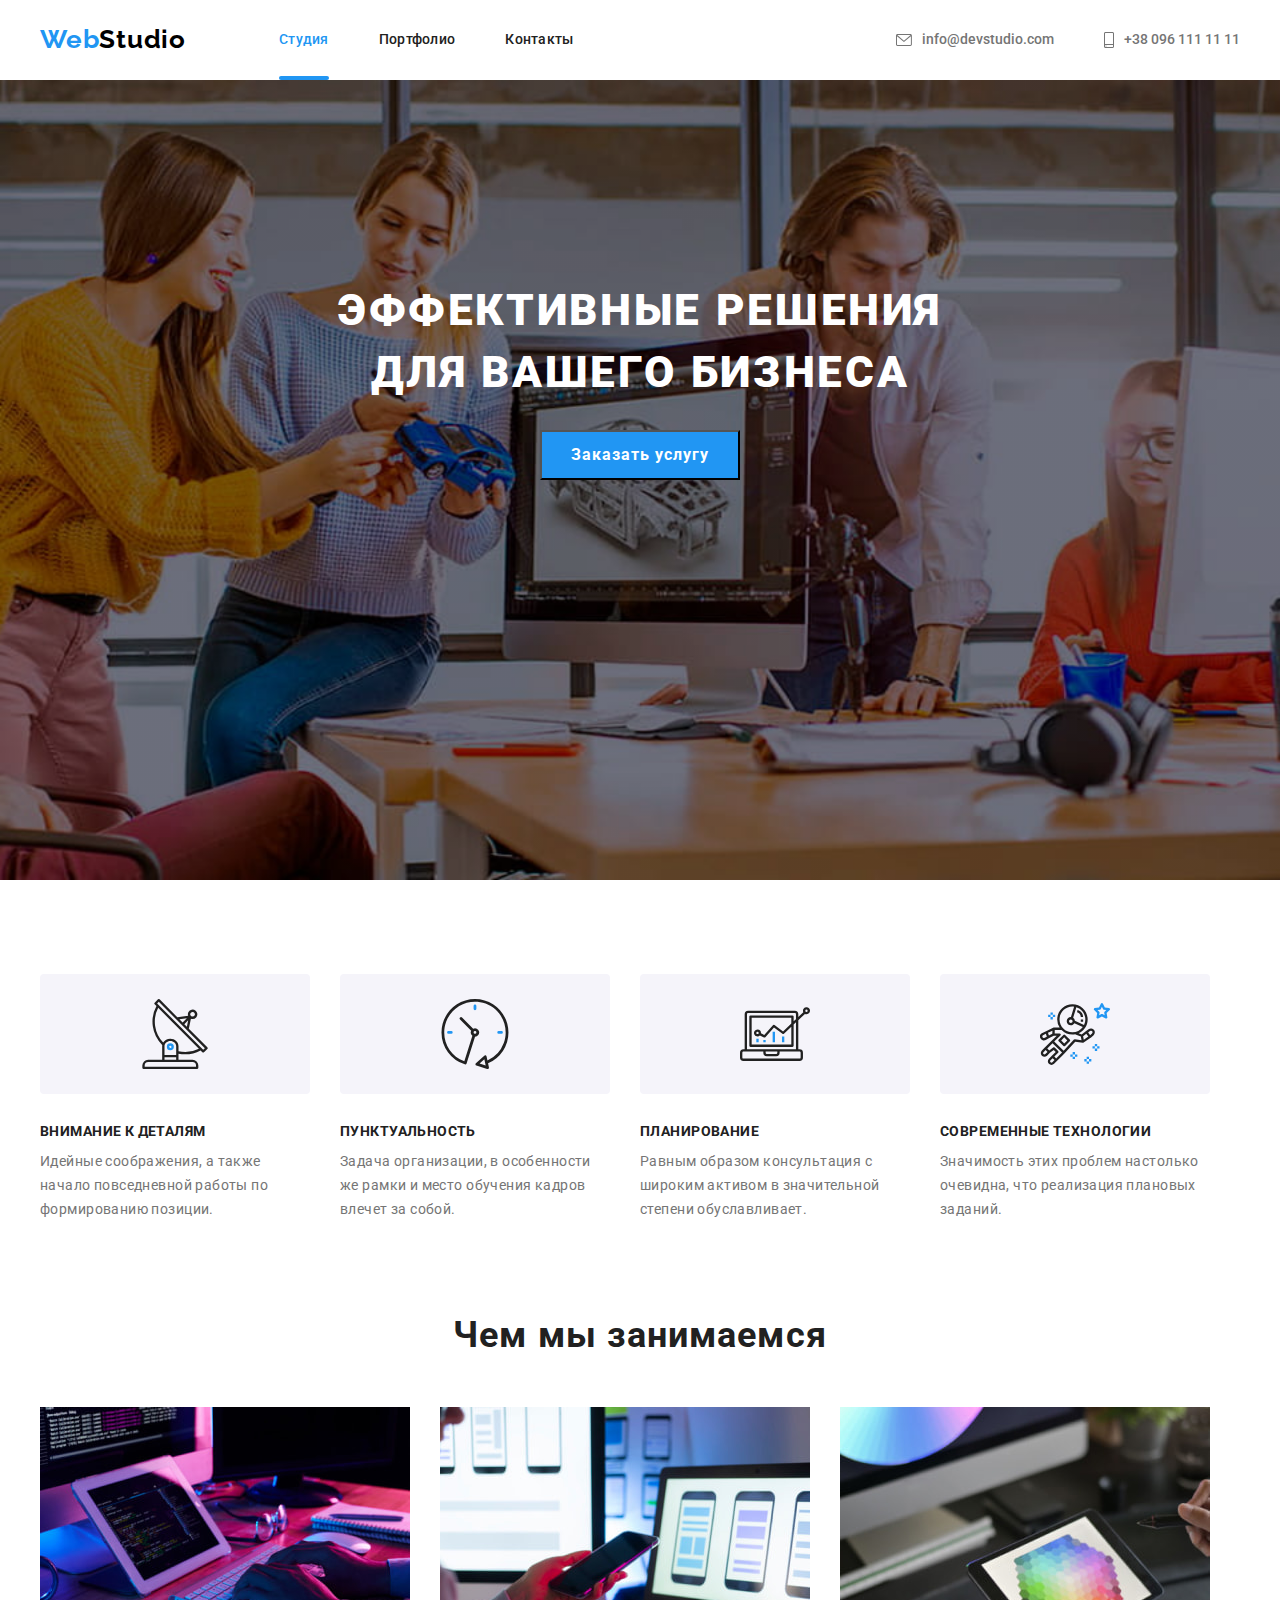
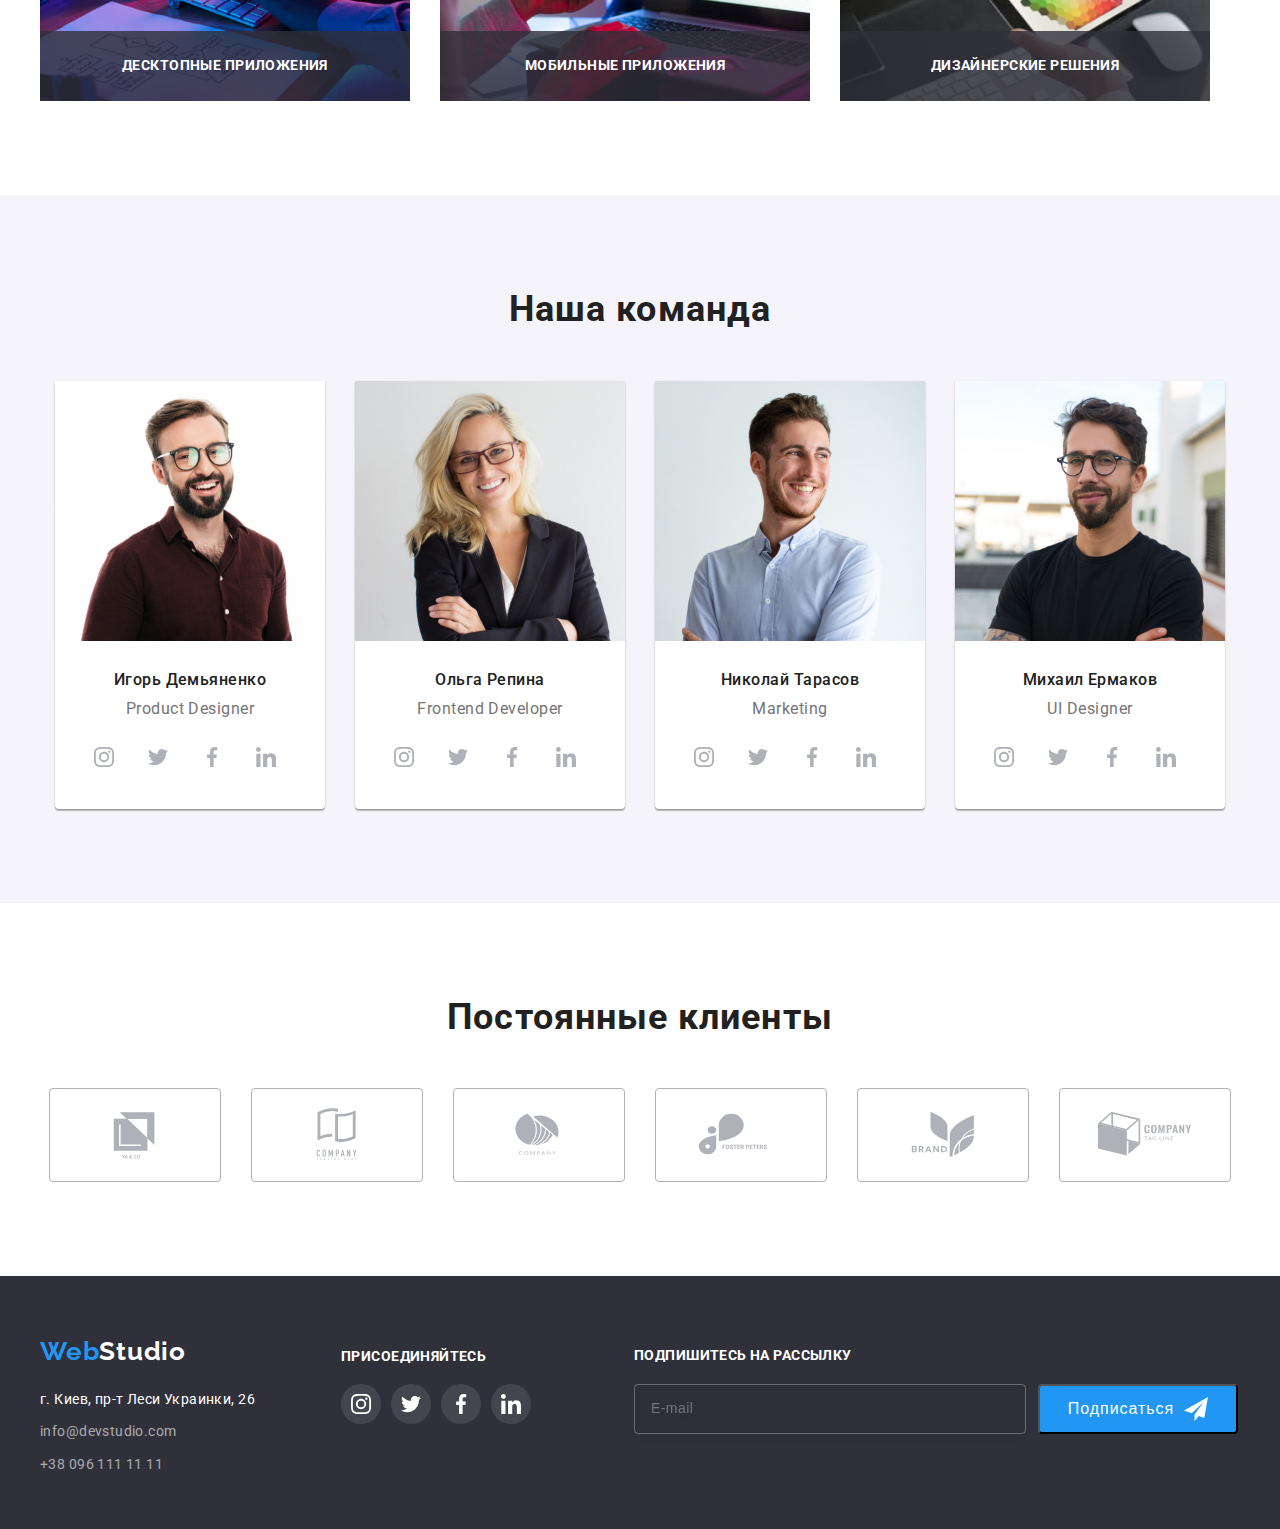
==== index.html @ 17fd2398 "Оформляет форму футера" ====
<!DOCTYPE html>
<html lang="ru">
<head>
    <meta charset="UTF-8">
    <meta http-equiv="X-UA-Compatible" content="IE=edge">
    <meta name="viewport" content="width=device-width, initial-scale=1.0">
    <title>Студия</title>

    <link rel="stylesheet" href="https://cdnjs.cloudflare.com/ajax/libs/modern-normalize/1.1.0/modern-normalize.min.css" integrity="sha512-wpPYUAdjBVSE4KJnH1VR1HeZfpl1ub8YT/NKx4PuQ5NmX2tKuGu6U/JRp5y+Y8XG2tV+wKQpNHVUX03MfMFn9Q==" crossorigin="anonymous" referrerpolicy="no-referrer" />

    <link rel="preconnect" href="https://fonts.googleapis.com">
    <link rel="preconnect" href="https://fonts.gstatic.com" crossorigin>
    <link href="https://fonts.googleapis.com/css2?family=Raleway:wght@700&family=Roboto:wght@400;500;700;900&display=swap" rel="stylesheet">
    
    <link rel="stylesheet" href="./css/styles.css">
</head>
<body>
    <!-- Шапка сайта -->
    <header class="header">
        <div class="container header-container">
            <a class="logo" href="./index.html">Web<span class="logo-title">Studio</span></a> 
            <nav class="nav-box">
                <ul class="navigation-links">
                    <li class="site-nav">
                        <a class="link-nav current" href="./index.html">Студия</a>
                    </li>

                    <li class="site-nav">
                        <a class="link-nav" href="./portfolio.html">Портфолио</a>
                    </li>

                    <li class="site-nav">
                        <a class="link-nav" href="">Контакты</a>
                    </li>
                </ul>
            </nav>

            <ul class="contact-box">
                <li class="site-contact">
                    <a class="contact-nav" href="mailto:info@devstudio.com">
                        <svg class="contact-icon" width="16" height="12">
                            <use href="./img-studio/sprite-main.svg#mail">
                            </use>
                        </svg>
                        info@devstudio.com
                    </a>
                </li>

                <li class="site-contact">
                    <a class="contact-nav" href="tel:+380961111111">
                        <svg class="contact-icon" width="10" height="16">
                            <use href="./img-studio/sprite-main.svg#phone">
                            </use>
                        </svg>
                        +38 096 111 11 11
                    </a>
                </li>
            </ul>
        </div> 
    </header>

    <main>
    <!-- Секция Герой -->

        <section class="hero overlay">
            <div class="container">     
                <h1 class="hero-title">Эффективные решения для вашего бизнеса</h1>
                <button class="button" type="button" data-modal-open>Заказать услугу</button>
            </div>
        </section>

    <!-- Секция Основные задачи -->

        <section class="main-features section">
        <!--Заголовок для ассистивных технологий-->
        <div class="container">  
            <h2 class="visually-hidden">Особенности</h2>
            <ul class="features">
                <li class="features-item">
                    <div class="icon-features">
                        <svg width="70" height="70">
                            <use href="./img-studio/sprite-features.svg#antenna"> 
                            </use>
                        </svg>
                    </div>
                    <h3 class="features-title">Внимание к деталям</h3>
                    <p class="features-text">
                        Идейные соображения, а также начало
                        повседневной работы по формированию позиции.
                    </p>
                </li>

                <li class="features-item">
                    <div class="icon-features">
                        <svg width="70" height="70">
                            <use href="./img-studio/sprite-features.svg#clock">
                            </use>
                        </svg>
                    </div>
                    <h3 class="features-title">Пунктуальность</h3>
                    <p class="features-text">
                        Задача организации, в особенности же рамки и
                        место обучения кадров влечет за собой.
                    </p>
                </li>

                <li class="features-item">
                    <div class="icon-features">
                        <svg width="70" height="70">
                            <use href="./img-studio/sprite-features.svg#diagram">
                            </use>
                        </svg> 
                    </div>
                    <h3 class="features-title">Планирование</h3>
                    <p class="features-text">
                        Равным образом консультация с широким активом
                        в значительной степени обуславливает.
                    </p>
                </li>

                <li class="features-item">
                    <div class="icon-features">
                        <svg width="70" height="70">
                            <use href="./img-studio/sprite-features.svg#astronaut">    
                            </use>
                        </svg>
                    </div>
                    <h3 class="features-title">Современные технологии</h3>
                    <p class="features-text">
                        Значимость этих проблем настолько очевидна,
                        что реализация плановых заданий.
                    </p>
                </li>
            </ul>
        </div>
        </section>
    <!-- Секция Задачи студии -->
        <section class="main-task">
        <div class="container">
            <h2 class="title">Чем мы занимаемся</h2>
            <ul class="tasks">
                <li class="task-item">
                    <img src="./img-studio/box1.jpeg" alt="Разработка сайтов" width="370">
                    <div class="text-box">
                        <p class="text">Десктопные приложения</p>
                    </div>
                </li>
                <li class="task-item">
                    <img src="./img-studio/box2.jpeg" alt="Техническая поддержка" width="370">
                    <div class="text-box">
                        <p class="text">Мобильные приложения</p>
                    </div>
                </li>
                <li class="task-item">
                    <img src="./img-studio/box3.jpeg" alt="Дизайнерское офорление" width="370">
                    <div class="text-box">
                        <p class="text">Дизайнерские решения</p>
                    </div>
                </li>
            </ul>
        </div>
        </section>
        
    <!-- Секция Наша команда -->
    <section class="team section">
        <div class="container">
        <h2 class="title">Наша команда</h2>
    
            <ul class="list-members">
                <li class="member">
                    <img src="./img-studio/igor-dem.jpeg" alt="Фото Игоря Демьяненко" width="270">
                    <div class="member-discription">
                        <h3 class="team-member">Игорь Демьяненко</h3>
                        <p class="team-stream">Product Designer</p>
                    <ul class="team-socials" >
                        <li class="socials">
                            <a class="socials-link" href="" aria-label="instagram">
                            <svg class="social-icon" width="20" height="20">
                                <use href="./img-studio/sprite-main.svg#instagram"></use>
                            </svg>
                            </a>
                        </li>

                        <li class="socials">
                            <a class="socials-link" href="" aria-label="twitter">
                            <svg class="social-icon" width="20" height="20">
                                <use href="./img-studio/sprite-main.svg#twitter"></use>
                            </svg>
                            </a>
                        </li>

                        <li class="socials">
                            <a class="socials-link" href="" aria-label="facebook">
                            <svg class="social-icon" width="20" height="20">
                                <use href="./img-studio/sprite-main.svg#facebook"></use>
                            </svg>
                            </a>
                        </li>

                        <li class="socials">
                            <a class="socials-link" href="" aria-label="linkedin">
                            <svg class="social-icon" width="20" height="20">
                                <use href="./img-studio/sprite-main.svg#linkedin"></use>
                            </svg>
                            </a>
                        </li>
                    </ul>
                    </div>
                </li>
                
                <li class="member">
                    <img src="./img-studio/olga-repina.jpeg" alt="Фото Ольги Репиной" width="270">
                    <div class="member-discription">
                        <h3 class="team-member">Ольга Репина</h3>
                        <p class="team-stream">Frontend Developer</p>
                        <ul class="team-socials" >
                            <li class="socials">
                                <a class="socials-link" href="" aria-label="instagram">
                                <svg class="social-icon" width="20" height="20">
                                    <use href="./img-studio/sprite-main.svg#instagram"></use>
                                </svg>
                                </a>
                            </li>
    
                            <li class="socials">
                                <a class="socials-link" href="" aria-label="twitter">
                                <svg class="social-icon" width="20" height="20">
                                    <use href="./img-studio/sprite-main.svg#twitter"></use>
                                </svg>
                                </a>
                            </li>
    
                            <li class="socials">
                                <a class="socials-link" href="" aria-label="facebook">
                                <svg class="social-icon" width="20" height="20">
                                    <use href="./img-studio/sprite-main.svg#facebook"></use>
                                </svg>
                                </a>
                            </li>
    
                            <li class="socials">
                                <a class="socials-link" href="" aria-label="linkedin">
                                <svg class="social-icon" width="20" height="20">
                                    <use href="./img-studio/sprite-main.svg#linkedin"></use>
                                </svg>
                                </a>
                            </li>
                        </ul>
                    </div>
                </li>
                
                <li class="member">
                    <img src="./img-studio/nikolay-tarasov.jpeg" alt="Фото Николая Тарасова" width="270">
                    <div class="member-discription">
                        <h3 class="team-member">Николай Тарасов</h3>
                        <p class="team-stream">Marketing</p>
                        <ul class="team-socials" >
                            <li class="socials">
                                <a class="socials-link" href="" aria-label="instagram">
                                <svg class="social-icon" width="20" height="20">
                                    <use href="./img-studio/sprite-main.svg#instagram"></use>
                                </svg>
                                </a>
                            </li>
    
                            <li class="socials">
                                <a class="socials-link" href="" aria-label="twitter">
                                <svg class="social-icon" width="20" height="20">
                                    <use href="./img-studio/sprite-main.svg#twitter"></use>
                                </svg>
                                </a>
                            </li>
    
                            <li class="socials">
                                <a class="socials-link" href="" aria-label="facebook">
                                <svg class="social-icon" width="20" height="20">
                                    <use href="./img-studio/sprite-main.svg#facebook"></use>
                                </svg>
                                </a>
                            </li>
    
                            <li class="socials">
                                <a class="socials-link" href="" aria-label="linkedin">
                                <svg class="social-icon" width="20" height="20">
                                    <use href="./img-studio/sprite-main.svg#linkedin"></use>
                                </svg>
                                </a>
                            </li>
                        </ul>
                    </div>
                </li>
                
                <li class="member">
                    <img src="./img-studio/mikhail-ermakov.jpeg" alt="Фото Михаила Ермакова" width="270">
                    <div class="member-discription">
                        <h3 class="team-member">Михаил Ермаков</h3>
                        <p class="team-stream">UI Designer</p>
                        <ul class="team-socials" >
                            <li class="socials">
                                <a class="socials-link" href="" aria-label="instagram">
                                <svg class="social-icon" width="20" height="20">
                                    <use href="./img-studio/sprite-main.svg#instagram"></use>
                                </svg>
                                </a>
                            </li>
    
                            <li class="socials">
                                <a class="socials-link" href="" aria-label="twitter">
                                <svg class="social-icon" width="20" height="20">
                                    <use href="./img-studio/sprite-main.svg#twitter"></use>
                                </svg>
                                </a>
                            </li>
    
                            <li class="socials">
                                <a class="socials-link" href="" aria-label="facebook">
                                <svg class="social-icon" width="20" height="20">
                                    <use href="./img-studio/sprite-main.svg#facebook"></use>
                                </svg>
                                </a>
                            </li>
    
                            <li class="socials">
                                <a class="socials-link" href="" aria-label="linkedin">
                                <svg class="social-icon" width="20" height="20">
                                    <use href="./img-studio/sprite-main.svg#linkedin"></use>
                                </svg>
                                </a>
                            </li>
                        </ul>
                    </div>
                </li>
            </ul>
        </div>
    </section>

    <!-- Постоянные клиенты -->
    <section class="section">
        <div class="container">
            <h2 class="title">Постоянные клиенты</h2>
            <ul class="cleint-list">
                <li class="client-item">
                    <a class="client-link" href="" aria-label="client-1" >
                        <svg class="cleint-icon" width="106" height="60">
                            <use href="./img-studio/sprite-main.svg#client-1"></use>
                        </svg>
                    </a>
                </li>

                <li class="client-item">
                    <a class="client-link" href="" aria-label="client-2" >
                        <svg class="cleint-icon" width="106" height="60">
                            <use href="./img-studio/sprite-main.svg#client-2"></use>
                        </svg>
                    </a>
                </li>


                <li class="client-item">
                    <a class="client-link" href="" aria-label="client-3" >
                        <svg class="cleint-icon" width="106" height="60">
                            <use href="./img-studio/sprite-main.svg#client-3"></use>
                        </svg>
                    </a>
                </li>

                <li class="client-item">
                    <a class="client-link" href="" aria-label="client-4" >
                        <svg class="cleint-icon" width="106" height="60">
                            <use href="./img-studio/sprite-main.svg#client-4"></use>
                        </svg>
                    </a>
                </li>

                <li class="client-item">
                    <a class="client-link" href="" aria-label="client-5" >
                        <svg class="cleint-icon" width="106" height="60">
                            <use href="./img-studio/sprite-main.svg#client-5"></use>
                        </svg>
                    </a>
                </li>

                <li class="client-item">
                    <a class="client-link" href="" aria-label="client-6" >
                        <svg class="cleint-icon" width="106" height="60">
                            <use href="./img-studio/sprite-main.svg#client-6"></use>
                        </svg>
                    </a>
                </li>
            </ul>

        </div>

    </section>
    </main>

<!-- Футер -->
    <footer class="footer">
        <div class="container flex">
            
            <div class="logotype">
                <a class="logo-footer" href="./index.html">Web<span class="logo-title-footer">Studio</span></a> 
                <address class="address">
                    <ul>
                        <li class="address-item"><a class="address-text" href="">г. Киев, пр-т Леси Украинки, 26</a></li>
                        <li class="address-item"><a class="address-link" href="mailto:info@devstudio.com">info@devstudio.com</a></li>
                        <li class="address-item"><a class="address-link" href="tel:+380961111111">+38 096 111 11 11</a></li>
                    </ul>
                </address>
            </div>

            <div class="network-address">
                <h2 class="slogan">присоединяйтесь</h2>
                <ul class="network-list">
                    <li class="network">
                        <a class="network-link" href="" aria-label="instagram">
                        <svg class="network-icon" width="20" height="20">
                            <use href="./img-studio/sprite-main.svg#instagram"></use>
                        </svg>
                        </a>
                    </li>

                    <li class="network">
                        <a class="network-link" href="" aria-label="twitter">
                        <svg class="network-icon" width="20" height="20">
                            <use href="./img-studio/sprite-main.svg#twitter"></use>
                        </svg>
                        </a>
                    </li>

                    <li class="network">
                        <a class="network-link" href="" aria-label="facebook">
                        <svg class="network-icon" width="20" height="20">
                            <use href="./img-studio/sprite-main.svg#facebook"></use>
                        </svg>
                        </a>
                    </li>

                    <li class="network">
                        <a class="network-link" href="" aria-label="linkedin">
                        <svg class="network-icon" width="20" height="20">
                            <use href="./img-studio/sprite-main.svg#linkedin"></use>
                        </svg>
                        </a>
                    </li>
                </ul>
            </div>

            <div class="form-foter">
                    <b class="form-title">Подпишитесь на рассылку</b>
                <form class="contact-form" name="contact-form">
                    <input class="email-input" type="email" name="email" id="email" placeholder="E-mail">
                    <button class="btn-subscribe" type="submit">Подписаться
                        <svg class="icon-send" width="24" height="24">
                            <use href="./img-studio/sprite-modal.svg#icon-send"></use>
                        </svg>
                    </button>
                </form>
            </div>
            
        </div>
    </footer>

<!-- Модальное окно -->

    <div class="backdrop is-hidden" data-modal>
        <div class="modal-wrapper">
            <button class="modal-btn" data-modal-close>
                <svg xmlns="http://www.w3.org/2000/svg" viewBox="0 0 18 18" width="18" height="18">
                    <path
                        d="M15 4.108 13.892 3 9.5 7.392 5.108 3 4 4.108 8.392 8.5 4 12.892 5.108 14 9.5 9.608 13.892 14 15 12.892 10.608 8.5 15 4.108Z"
                        fill="#000" />
                </svg>
            </button>
        </div>
    </div>

<script src="./js/modal.js"></script>
</body>
</html>
---- css/styles.css ----
:root {
  --primary-text-color: #757575;
  --title-text-color: #212121;
  --accent-color: #2196f3;
  --background-clr-btn: #f5f4fa;
  --card-set-gap: 30px;
  --bg-color-hero: #e5e5e5;
  --color-icon: #afb1b8;
  --color-icon-bg: #44454e;
  --transition-timing-function: cubic-bezier(0.4, 0, 0.2, 1);
  --transition-duration: 250ms;
}

body {
  font-family: 'Roboto', sans-serif;
  background-color: #ffffff;
  color: var(--primary-text-color);

  margin: 0;
}

li {
  list-style: none;
  margin: 0;
  padding: 0;
}
ul {
  list-style: none;
  margin: 0;
  padding: 0;
}
a {
  display: block;
  text-decoration: none;
  margin: 0;
}
h1,
h2,
h3,
p {
  margin: 0;
}
img {
  display: block;
  max-width: 100%;
  height: auto;
}
input {
  margin: 0;
  padding: 0;
}
/* Шапка сайта */

.container {
  width: 1200px;
  padding-left: 15px;
  padding-right: 15px;
  margin-left: auto;
  margin-right: auto;
}
.section {
  padding-top: 94px;
  padding-bottom: 94px;
}
.header-container {
  display: flex;
  align-items: center;
}
.logo {
  font-family: 'Raleway';
  font-weight: 700;
  font-size: 26px;
  line-height: 1.2;
  letter-spacing: 0.03em;

  margin-right: 93px;

  color: var(--accent-color);
}
.logo-title {
  font-family: 'Raleway';
  font-size: 26px;
  line-height: 1.2;
  letter-spacing: 0.03em;

  color: #000000;
}
.navigation-links {
  display: flex;
  align-items: center;
}
.site-nav {
  margin-right: 50px;
}
.site-nav:last-child {
  margin-right: 0;
}
.site-contact {
  display: flex;
}
.link-nav {
  position: relative;
  display: block;
  padding-top: 32px;
  padding-bottom: 32px;

  font-weight: 500;
  font-size: 14px;
  line-height: 1.14;
  letter-spacing: 0.02em;

  transition: var(--transition-duration) var(--transition-timing-function);

  color: var(--title-text-color);
}
.link-nav.current {
  color: var(--accent-color);
}
.link-nav:hover,
.link-nav:focus,
.link-nav.current:focus,
.link-nav.current:active {
  color: var(--accent-color);
}

.link-nav.current::after {
  position: absolute;
  display: block;
  content: '';
  width: 100%;
  height: 4px;
  left: 0;
  bottom: 0;

  background: var(--accent-color);
  border-radius: 2px;
}

.contact-box {
  display: flex;
  align-items: center;
  margin-left: auto;
}
.site-contact {
  margin-right: 50px;
}
.site-contact:last-child {
  margin-right: 0;
}
.contact-nav {
  display: flex;
  align-items: center;
  justify-content: center;
  padding-top: 32px;
  padding-bottom: 32px;

  font-weight: 500;
  font-size: 14px;
  line-height: 1.14;

  transition: var(--transition-duration) var(--transition-timing-function);

  color: var(--primary-text-color);
}
.contact-nav:hover,
.contact-nav:focus {
  color: var(--accent-color);
}
.contact-icon {
  display: inline-block;
  align-items: center;
  justify-content: center;
  margin-right: 10px;
  fill: var(--primary-text-color);
}
.contact-nav:hover .contact-icon,
.contact-nav:focus .contact-icon {
  fill: var(--accent-color);
}

/* Хедер портфолио*/
.header-portfolio {
  border-bottom: 1px solid #ececec;
}

/* Секция Герой */
.hero {
  height: 600px;
  text-align: center;
  padding-top: 200px;
  margin-left: auto;
  margin-right: auto;
}
.overlay {
  max-width: 1600px;
  background-image: linear-gradient(0deg, rgba(0, 0, 0, 0.2), rgba(0, 0, 0, 0.2)),
    url(../img-studio/header.jpeg);
  background-repeat: no-repeat;
  background-position: center;
  background-size: cover;
  background-color: rgba(47, 48, 58, 0.4);
}
.hero-title {
  align-items: center;
  width: 696px;
  height: 120px;
  margin-left: auto;
  margin-right: auto;

  font-weight: 900;
  font-size: 44px;
  line-height: 1.4;
  text-align: center;
  letter-spacing: 0.06em;
  text-transform: uppercase;

  color: #ffffff;
}

.button {
  margin-top: 30px;
  align-items: center;
  text-align: center;
  width: 200px;
  height: 50px;

  font-family: inherit;
  font-weight: 700;
  font-size: 16px;
  line-height: 1.8;

  letter-spacing: 0.06em;
  cursor: pointer;

  background-color: var(--accent-color);
  color: #ffffff;

  animation: animate-btn 3000ms infinite 1000ms;
}
.button:hover,
.button:focus {
  background-color: #188ce8;
}
@keyframes animate-btn {
  0% {
    transform: scale(1);
  }

  50% {
    transform: scale(1.25);
  }

  100% {
    transform: scale(1);
  }
}
.backdrop {
  position: fixed;
  top: 0;
  left: 0;
  width: 100%;
  height: 100%;
  z-index: 2;

  background-color: rgba(0, 0, 0, 0.1);

  transition: opacity 1000ms, visibility 600ms;
}
.backdrop.is-hidden {
  opacity: 0;
  visibility: hidden;
  pointer-events: none;
}

/* Основные задачи Веб-Студии */
.visually-hidden {
  position: absolute;
  white-space: nowrap;
  width: 1px;
  height: 1px;
  overflow: hidden;
  border: 0;
  padding: 0;
  clip: rect(0 0 0 0);
  clip-path: inset(50%);
  margin: -1px;
}
.main-features {
  display: block;
}
.features {
  display: flex;
}
.icon-features {
  display: flex;
  align-items: center;
  justify-content: center;
  border-radius: 4px;
  width: 270px;
  height: 120px;
  margin-bottom: 30px;

  background: #f5f4fa;
}
.features-item {
  width: 270px;
}
.features .features-item + .features-item {
  margin-left: var(--card-set-gap);
}
.features-title {
  margin-bottom: 10px;

  font-weight: 700;
  font-size: 14px;
  line-height: 1.14;
  letter-spacing: 0.03em;
  text-transform: uppercase;

  color: var(--title-text-color);
}

.features-text {
  font-size: 14px;
  line-height: 1.7;
  letter-spacing: 0.03em;

  color: var(--primary-text-color);
}

/* Задачи Веб-Студии */
.main-task {
  padding-bottom: 94px;
}
.title {
  margin-bottom: 50px;

  font-weight: 700;
  font-size: 36px;
  line-height: 1.16;
  text-align: center;
  letter-spacing: 0.03em;

  color: var(--title-text-color);
}

.tasks {
  display: flex;
}
.tasks .task-item + .task-item {
  margin-left: var(--card-set-gap);
}
.task-item {
  position: relative;
}
.text-box {
  position: absolute;
  content: '';
  display: flex;
  justify-content: center;
  align-items: center;
  width: 100%;
  height: 70px;
  left: 0;
  bottom: 0;

  background-color: rgb(47, 48, 58, 0.8);
}
.text {
  font-weight: 700;
  font-size: 14px;
  line-height: 1.14;
  text-align: center;
  letter-spacing: 0.03em;
  text-transform: uppercase;

  color: #ffffff;
}
/* Наша команда */
.team {
  background: #f5f4fa;
}
.team-title {
  margin-bottom: 50px;
  text-align: center;

  font-weight: 700;
  font-size: 36px;
  line-height: 1.16;

  letter-spacing: 0.03em;

  color: var(--title-text-color);
}
.list-members {
  display: flex;
  flex-wrap: wrap;
  text-align: center;
  justify-content: center;
}

.list-members .member + .member {
  margin-left: var(--card-set-gap);
}
.member {
  box-shadow: 0px 1px 3px rgba(0, 0, 0, 0.12), 0px 1px 1px rgba(0, 0, 0, 0.14),
    0px 2px 1px rgba(0, 0, 0, 0.2);
  border-radius: 0px 0px 4px 4px;
  background-color: #ffffff;
}
.member-discription {
  padding-top: 30px;
  padding-bottom: 30px;
}

.team-member {
  text-align: center;
  margin-bottom: 10px;

  font-weight: 500;
  font-size: 16px;
  line-height: 1.18;
  letter-spacing: 0.03em;

  color: var(--title-text-color);
}

.team-stream {
  text-align: center;

  font-weight: 400;
  font-size: 16px;
  line-height: 1.18;
  letter-spacing: 0.03em;

  margin-bottom: 16px;

  color: var(--primary-text-color);
}
.team-socials {
  display: flex;
  align-items: center;
  justify-content: center;
}
.socials:not(last-child) {
  margin-right: 10px;
}
.socials-link {
  display: flex;
  justify-content: center;
  align-items: center;

  width: 44px;
  height: 44px;
  cursor: pointer;
  border-radius: 50%;

  transition: var(--transition-duration) var(--transition-timing-function);

  background-color: #ffffff;
  color: var(--color-icon);
}
.socials-link:hover,
.socials-link:focus {
  color: #ffffff;
  background-color: var(--accent-color);
}
.social-icon {
  fill: currentColor;
}
/* Постоянные клиенты */
.cleint-list {
  display: flex;
  flex-wrap: wrap;
  align-items: center;
  justify-content: center;
}
.cleint-list .client-item + .client-item {
  margin-left: var(--card-set-gap);
}
.client-link {
  display: flex;
  justify-content: center;
  align-items: center;

  width: 170px;
  height: 92px;

  cursor: pointer;
  border: 1px solid #afb1b8;
  border-radius: 4px;

  transition: var(--transition-duration) var(--transition-timing-function);

  color: var(--color-icon);
}
.client-link:hover,
.client-link:focus {
  color: var(--accent-color);
  border: 1px solid var(--accent-color);
}
.cleint-icon {
  fill: currentColor;
}

/* Футер */
.footer {
  background: #2f303a;
}
.flex {
  display: flex;
}
.logotype {
  display: block;
  padding-top: 60px;
  padding-bottom: 60px;
}
.logo-footer {
  display: block;

  font-family: 'Raleway';
  font-weight: 700;
  font-size: 26px;
  line-height: 1.2;
  letter-spacing: 0.03em;

  color: var(--accent-color);
}
.address {
  display: block;
  margin-top: 20px;
  width: 231px;
  height: 81px;
}
.logo-title-footer {
  font-family: 'Raleway';
  font-size: 26px;
  line-height: 1.2;
  letter-spacing: 0.03em;

  color: #ffffff;
}
.address .address-item + .address-item {
  padding-top: 9px;
}
.address-text {
  display: block;
  font-family: 'Roboto';
  font-style: normal;
  font-size: 14px;
  line-height: 1.71;
  letter-spacing: 0.03em;

  color: #ffffff;
}
.address-link {
  font-family: 'Roboto';
  font-style: normal;
  font-size: 14px;
  line-height: 1.71;
  letter-spacing: 0.03em;

  color: rgba(255, 255, 255, 0.6);
}
.network-address {
  display: block;
  margin-left: 70px;
  padding-top: 72px;
  padding-bottom: 100px;
}
.slogan {
  margin-bottom: 20px;

  font-weight: 700;
  font-size: 14px;
  line-height: 16px;
  letter-spacing: 0.03em;
  text-transform: uppercase;

  color: #ffffff;
}
.network-list {
  display: flex;
}
.network-link {
  display: flex;
  justify-content: center;
  align-items: center;
  width: 40px;
  height: 40px;
  border-radius: 50%;

  transition: var(--transition-duration) var(--transition-timing-function);

  background-color: var(--color-icon-bg);
}
.network-icon {
  fill: #ffffff;
}
.network-link:hover,
.network-link:focus {
  color: #ffffff;
  background-color: var(--accent-color);
}
.network:not(last-child) {
  margin-right: 10px;
}
/* Форма */
.form-foter {
  display: block;
  margin-left: 93px;
  padding-top: 72px;
  padding-bottom: 94px;
}

.form-title {
  display: block;
  font-size: 14px;
  line-height: 1.14;
  letter-spacing: 0.03em;
  text-transform: uppercase;

  margin-bottom: 20px;

  color: #ffffff;
}
.contact-form {
  display: flex;
  justify-content: center;
}
.email-input {
  display: inline-block;
  width: 358px;
  margin-right: 12px;
  padding: 15px 16px;

  font-size: 14px;
  line-height: 1.14;
  letter-spacing: 0.03em;
  color: #ffffff;

  background-color: transparent;
  outline: transparent;

  border: 1px solid rgba(255, 255, 255, 0.3);
  filter: drop-shadow(0px 4px 4px rgba(0, 0, 0, 0.15));
  border-radius: 4px;
}
.email-input:hover,
.email-input:focus {
  border: 1px solid var(--accent-color);
}
.btn-subscribe {
  display: flex;
  align-items: center;
  justify-content: center;
  text-align: center;
  font-size: 16px;
  line-height: 1.8;
  letter-spacing: 0.06em;

  color: #ffffff;

  width: 200px;
  height: 50px;
  border-radius: 4px;

  background-color: var(--accent-color);
}
.icon-send {
  fill: #ffffff;
  margin-left: 10px;
}
/* Модальное окно
.btn-subscribe::after {
  position: absolute;
  content: '';
  display: inline-block;

  width: 24px;
  height: 24px;

  background-image: url(../img-studio/icons/icon-send.svg);
  background-size: contain;
}
*/

.modal-wrapper {
  position: absolute;
  top: 50%;
  left: 50%;
  transform: translate(-50%, -50%);

  width: 528px;
  height: 581px;
  border-radius: 3px;

  background-color: #ffffff;

  animation-name: changeBgColor;
  animation-duration: 4000ms;
  animation-timing-function: linear;
  animation-iteration-count: infinite;
  animation-direction: alternate;
  animation-delay: 250ms;
}
@keyframes changeBgColor {
  0% {
    background-color: rgb(255, 255, 255);
  }

  50% {
    background-color: rgb(159, 198, 243);
  }

  100% {
    background-color: rgb(170, 241, 238);
  }
}
.modal-btn {
  position: absolute;
  top: 8px;
  right: 8px;
  width: 30px;
  height: 30px;

  display: flex;
  justify-content: center;
  align-items: center;
  padding: 0;
  z-index: 3;

  cursor: pointer;
  border: 1px solid rgba(0, 0, 0, 0.1);
  border-radius: 50%;
  background-color: transparent;
}

/* Кнопки фильтра портфолио */

.button-filter {
  font-family: inherit;
  font-weight: 500;
  font-size: 16px;
  line-height: 1.62;
  text-align: center;
  letter-spacing: 0.03em;

  background-color: #f5f4fa;
  border-radius: 4px;
  border: none;
  padding: 6px 22px;
  cursor: pointer;

  transition: var(--transition-duration) var(--transition-timing-function);

  color: var(--title-text-color);
  background-color: var(--background-clr-btn);
}
.current-btn,
.button-filter:hover,
.button-filter:focus {
  color: #ffffff;
  background-color: var(--accent-color);
  box-shadow: 0px 3px 1px rgba(0, 0, 0, 0.1), 0px 1px 2px rgba(0, 0, 0, 0.08),
    0px 2px 2px rgba(0, 0, 0, 0.12);
}
.button-filter .current:focus,
.button-filter .current:active {
  background-color: var(--accent-color);
}

.list-filter {
  display: flex;
  justify-content: center;
  height: 54px;
  align-items: flex-start;
  margin-bottom: 34px;
}
.item-filter {
  height: 38px;
  min-width: 73px;
}
.list-filter .item-filter + .item-filter {
  margin-left: 8px;
}

/* Галерея проектов */
.cards-list {
  display: flex;
  flex-wrap: wrap;

  margin-left: calc(-1 * var(--card-set-gap));
  margin-top: calc(-1 * var(--card-set-gap));
}
.cards-list > .item-card {
  flex-basis: calc(100% / 3 - var(--card-set-gap));
  margin-left: var(--card-set-gap);
  margin-top: var(--card-set-gap);

  background: #ffffff;
}
.card {
  position: relative;
  overflow: hidden;
}

.text-transform {
  position: absolute;
  width: 100%;
  height: 100%;
  padding: 63px 24px;

  opacity: 0;

  background: rgba(33, 150, 243, 0.9);

  transform: translateY(0);
  transition: transform var(--transition-duration) var(--transition-timing-function);

  font-size: 18px;
  line-height: 1.55;
  letter-spacing: 0.03em;

  color: #ffffff;
}
.link-card:hover .text-transform,
.link-card:focus .text-transform {
  transform: translateY(-100%);
  opacity: 1;
}
.link-card {
  transition: var(--transition-duration) var(--transition-timing-function);
}

.link-card:hover,
.link-card:focus {
  box-shadow: 0px 1px 1px rgba(0, 0, 0, 0.12), 0px 4px 4px rgba(0, 0, 0, 0.06),
    1px 4px 6px rgba(0, 0, 0, 0.16);
}

.cards-discription {
  display: block;
  padding: 20px 24px;
  text-align: start;
  border: 1px solid #eeeeee;
}
.cards-title {
  font-weight: 700;
  font-size: 18px;
  line-height: 2;
  letter-spacing: 0.06em;

  color: var(--title-text-color);
}
.text-card {
  margin-top: 4px;

  font-size: 16px;
  line-height: 1.88;
  letter-spacing: 0.03em;

  color: var(--primary-text-color);
}
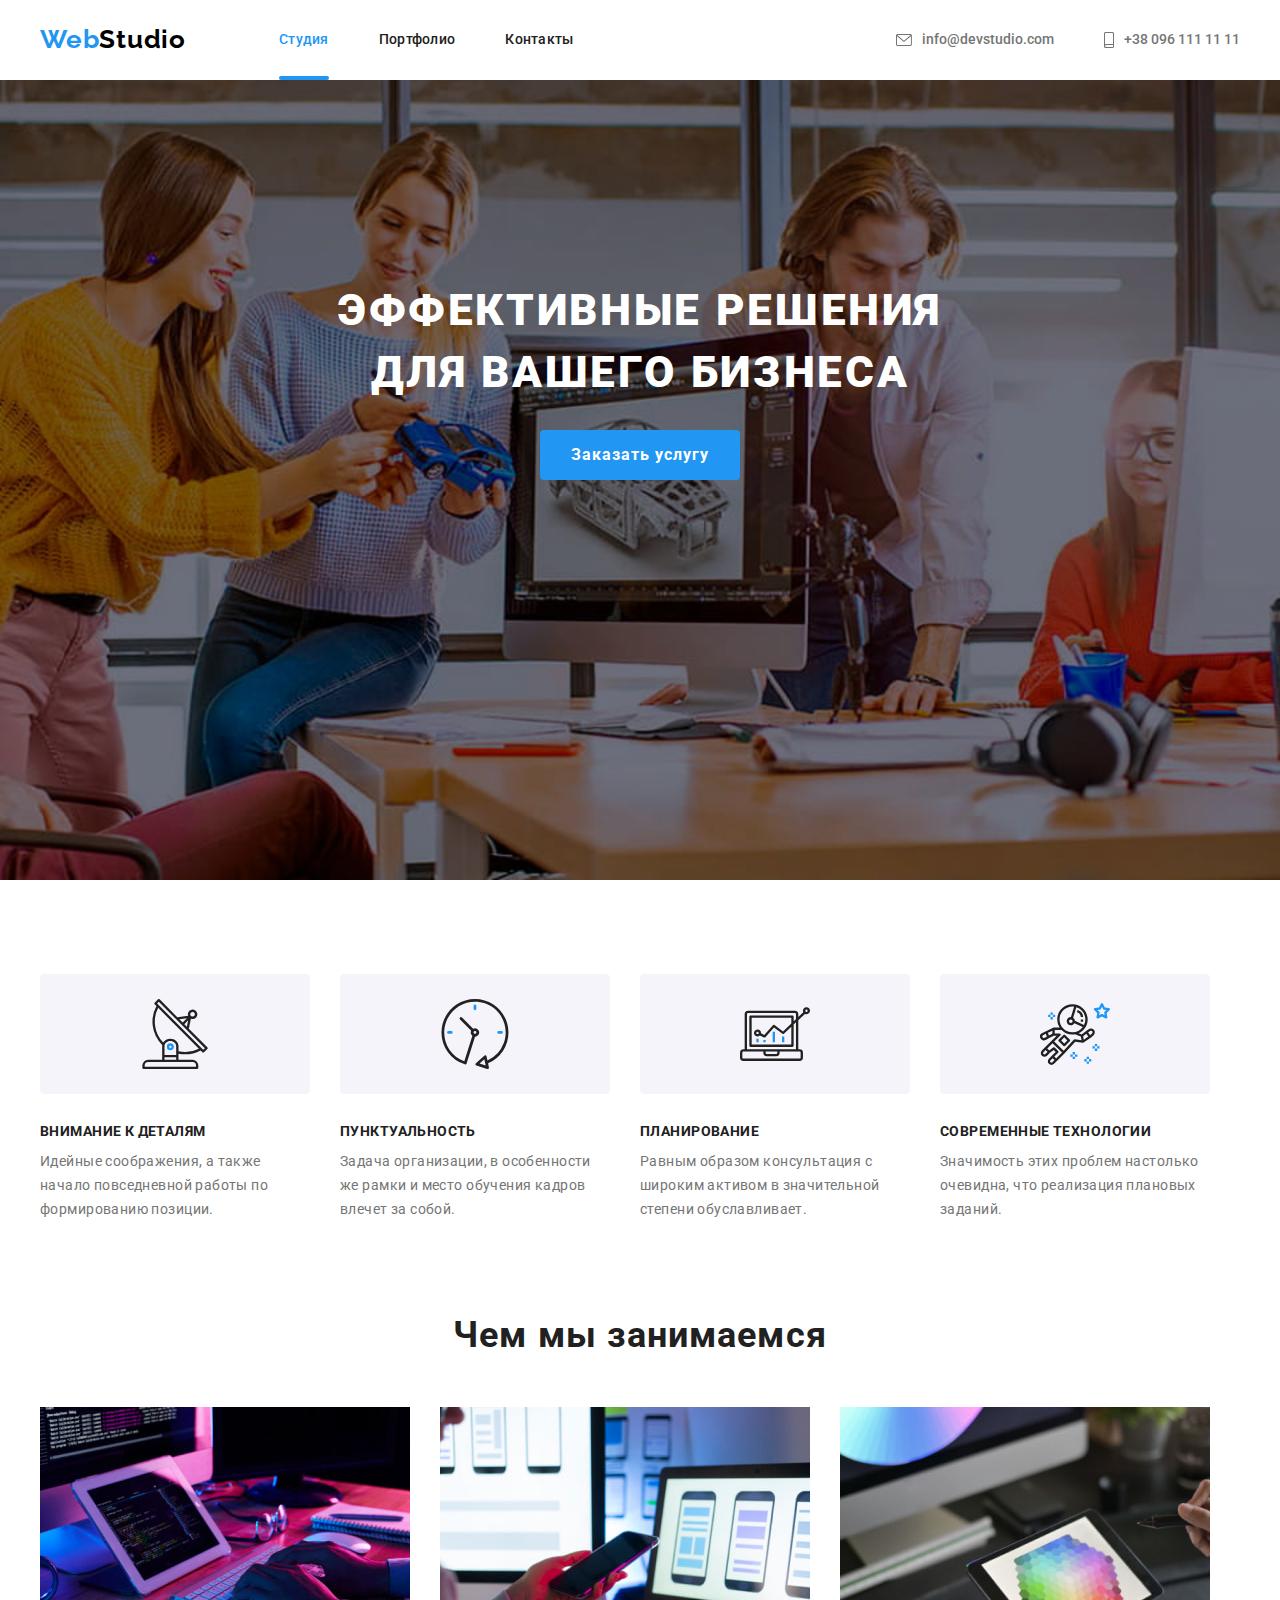
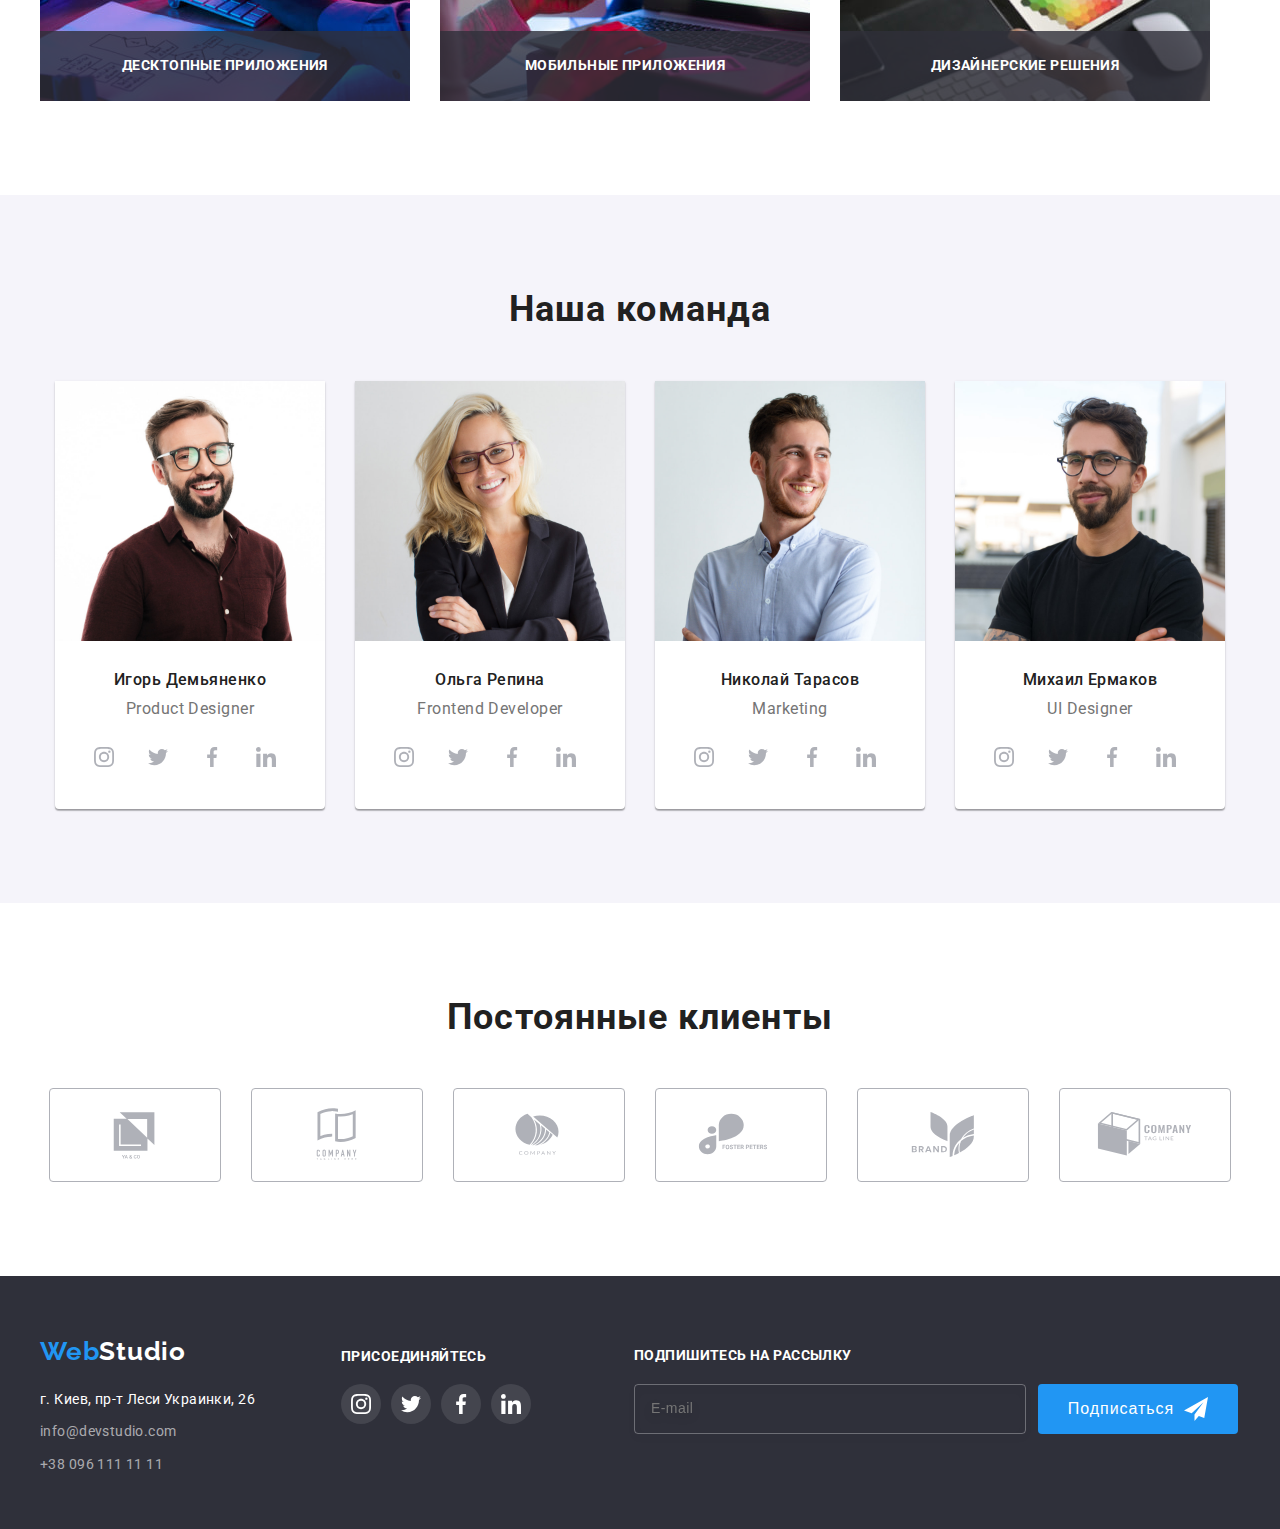
==== commit add059bb: "Оформляет форму" ====
--- a/index.html
+++ b/index.html
@@ -397,7 +397,7 @@
 <!-- Футер -->
     <footer class="footer">
         <div class="container flex">
-            
+
             <div class="logotype">
                 <a class="logo-footer" href="./index.html">Web<span class="logo-title-footer">Studio</span></a> 
                 <address class="address">
@@ -446,7 +446,7 @@
                 </ul>
             </div>
 
-            <div class="form-foter">
+            <div class="form-footer">
                     <b class="form-title">Подпишитесь на рассылку</b>
                 <form class="contact-form" name="contact-form">
                     <input class="email-input" type="email" name="email" id="email" placeholder="E-mail">
@@ -465,13 +465,62 @@
 
     <div class="backdrop is-hidden" data-modal>
         <div class="modal-wrapper">
+            
             <button class="modal-btn" data-modal-close>
-                <svg xmlns="http://www.w3.org/2000/svg" viewBox="0 0 18 18" width="18" height="18">
-                    <path
-                        d="M15 4.108 13.892 3 9.5 7.392 5.108 3 4 4.108 8.392 8.5 4 12.892 5.108 14 9.5 9.608 13.892 14 15 12.892 10.608 8.5 15 4.108Z"
-                        fill="#000" />
+                <svg class="icon-close" width="18" height="18">
+                    <use href="./img-studio/icons/modal-close.svg#icon-modal-close"></use>
                 </svg>
             </button>
+
+            <form class="modal-form">
+                <b class="form-title-modal">Оставьте свои данные, мы вам перезвоним</b>
+                <!-- Данные клиента -->
+                <div class="form-wrapper">
+                    <label class="form-modal-group">
+                        <span class="form-modal-label">Имя</span>
+                        <input class="form-modal-input" type="text" name="user-name" 
+                        minlength="3" placeholder=" " required />
+                        <svg class="form-modal-icon" width="18" height="18">
+                            <use href="./img-studio/sprite-modal.svg#icon-name"></use>
+                        </svg>
+                    </label>
+                    
+                    <label class="form-modal-group">
+                        <span class="form-modal-label">Телефон</span>
+                        <input class="form-modal-input" type="phone" name="user-phone" placeholder=" " required />
+                        <svg class="form-modal-icon" width="18" height="18">
+                            <use href="./img-studio/sprite-modal.svg#icon-phone-black"></use>
+                        </svg>
+                    </label>
+                    
+                    <label class="form-modal-group">
+                        <span class="form-modal-label">Почта</span>
+                        <input class="form-modal-input" type="mail" name="user-mail" placeholder=" " required />
+                        <svg class="form-modal-icon" width="18" height="18">
+                            <use href="./img-studio/sprite-modal.svg#icon-email-black"></use>
+                        </svg>
+                    </label>
+                    
+                    <label class="form-modal-group">
+                        <span class="form-modal-label">Комментарий</span>
+                        <textarea class="form-message" name="comment" 
+                        rows=" " placeholder="Введите текст"></textarea>
+                    </label>
+                </div>
+                <!-- Чекбокс -->
+                <label class="form-policy-group">
+                    <input class="checkbox visually-hidden" type="checkbox" tabindex="-1" id="chk1-label" />
+                    <span class="custom-checkbox" tabindex="0" role="checkbox" aria-checked="false" aria-labelledby="chk1-label">
+                        <svg class="custom-checkbox-icon" width="16" height="15">
+                            <use href="./img-studio/sprite-modal.svg#icon-vector"></use>
+                        </svg>
+                    </span>
+                    <span class="form-policy-desc">Соглашаюсь с рассылкой и принимаю 
+                        <a class="form-policy-link" href="">Условия договора</a></span>
+                </label>
+            
+                <button class="btn" type="submit">Отправить</button>
+            </form>
         </div>
     </div>
 
--- a/css/styles.css
+++ b/css/styles.css
@@ -49,6 +49,10 @@
   margin: 0;
   padding: 0;
 }
+textarea {
+  resize: none;
+}
+
 /* Шапка сайта */
 
 .container {
@@ -231,6 +235,8 @@
 
   letter-spacing: 0.06em;
   cursor: pointer;
+  border-radius: 4px;
+  border-width: inherit;
 
   background-color: var(--accent-color);
   color: #ffffff;
@@ -606,7 +612,7 @@
   margin-right: 10px;
 }
 /* Форма */
-.form-foter {
+.form-footer {
   display: block;
   margin-left: 93px;
   padding-top: 72px;
@@ -654,11 +660,16 @@
   display: flex;
   align-items: center;
   justify-content: center;
+
   text-align: center;
   font-size: 16px;
   line-height: 1.8;
   letter-spacing: 0.06em;
 
+  cursor: pointer;
+  border-radius: 4px;
+  border-width: inherit;
+
   color: #ffffff;
 
   width: 200px;
@@ -667,23 +678,13 @@
 
   background-color: var(--accent-color);
 }
+
 .icon-send {
   fill: #ffffff;
   margin-left: 10px;
 }
-/* Модальное окно
-.btn-subscribe::after {
-  position: absolute;
-  content: '';
-  display: inline-block;
-
-  width: 24px;
-  height: 24px;
-
-  background-image: url(../img-studio/icons/icon-send.svg);
-  background-size: contain;
-}
-*/
+
+/* Модальное окно */
 
 .modal-wrapper {
   position: absolute;
@@ -692,8 +693,8 @@
   transform: translate(-50%, -50%);
 
   width: 528px;
-  height: 581px;
   border-radius: 3px;
+  padding: 40px;
 
   background-color: #ffffff;
 
@@ -704,7 +705,7 @@
   animation-direction: alternate;
   animation-delay: 250ms;
 }
-@keyframes changeBgColor {
+/* @keyframes changeBgColor {
   0% {
     background-color: rgb(255, 255, 255);
   }
@@ -716,7 +717,8 @@
   100% {
     background-color: rgb(170, 241, 238);
   }
-}
+} */
+
 .modal-btn {
   position: absolute;
   top: 8px;
@@ -735,6 +737,119 @@
   border-radius: 50%;
   background-color: transparent;
 }
+.icon-close {
+  transition: var(--transition-duration) var(--transition-timing-function);
+}
+.icon-close:hover,
+.icon-close:focus {
+  fill: var(--accent-color);
+}
+.form-title-modal {
+  display: block;
+  justify-content: center;
+  margin-bottom: 12px;
+
+  font-size: 20px;
+  line-height: 1.15;
+  text-align: center;
+  letter-spacing: 0.03em;
+
+  color: var(--title-text-color);
+}
+
+/* Форма в модальном окне */
+
+.form-wrapper {
+  margin-bottom: 20px;
+}
+
+.form-wrapper .form-modal-input:not(:last-child) {
+  margin-bottom: 10px;
+}
+
+.form-modal-group {
+  display: block;
+  position: relative;
+  width: 100%;
+}
+.form-modal-label {
+  display: block;
+  margin-bottom: 4px;
+
+  font-weight: 400;
+  font-size: 12px;
+  line-height: 1.2;
+  letter-spacing: 0.01em;
+
+  color: var(--primary-text-color);
+}
+
+.form-modal-input {
+  width: 448px;
+  padding: 11px 12px;
+  height: 40px;
+
+  border: 1px solid rgba(33, 33, 33, 0.2);
+  border-radius: 4px;
+  outline: transparent;
+  transition: var(--transition-duration) var(--transition-timing-function);
+}
+.form-modal-input:hover,
+.form-modal-input:focus {
+  border: 1px solid var(--accent-color);
+}
+.form-modal-icon {
+  position: absolute;
+  bottom: 11px;
+  left: 12px;
+}
+.form-message {
+  width: 100%;
+  height: 120px;
+  border: 1px solid rgba(33, 33, 33, 0.2);
+  border-radius: 4px;
+  outline: transparent;
+
+  transition: var(--transition-duration) var(--transition-timing-function);
+}
+.form-message:hover,
+.form-message:focus {
+  border: 1px solid var(--accent-color);
+}
+
+.form-policy-group {
+  display: flex;
+  justify-content: center;
+  align-items: center;
+  margin-bottom: 30px;
+}
+
+.btn {
+  display: block;
+  margin: 0 auto;
+
+  font-size: 16px;
+  line-height: 1.8;
+  letter-spacing: 0.06em;
+
+  cursor: pointer;
+  border-radius: 4px;
+  border-width: inherit;
+
+  color: #ffffff;
+
+  width: 200px;
+  height: 50px;
+  border-radius: 4px;
+
+  background-color: var(--accent-color);
+
+  transition: var(--transition-duration) var(--transition-timing-function);
+}
+.btn:hover,
+.btn:focus {
+  box-shadow: 0px 4px 4px rgba(0, 0, 0, 0.15);
+}
 
 /* Кнопки фильтра портфолио */
 
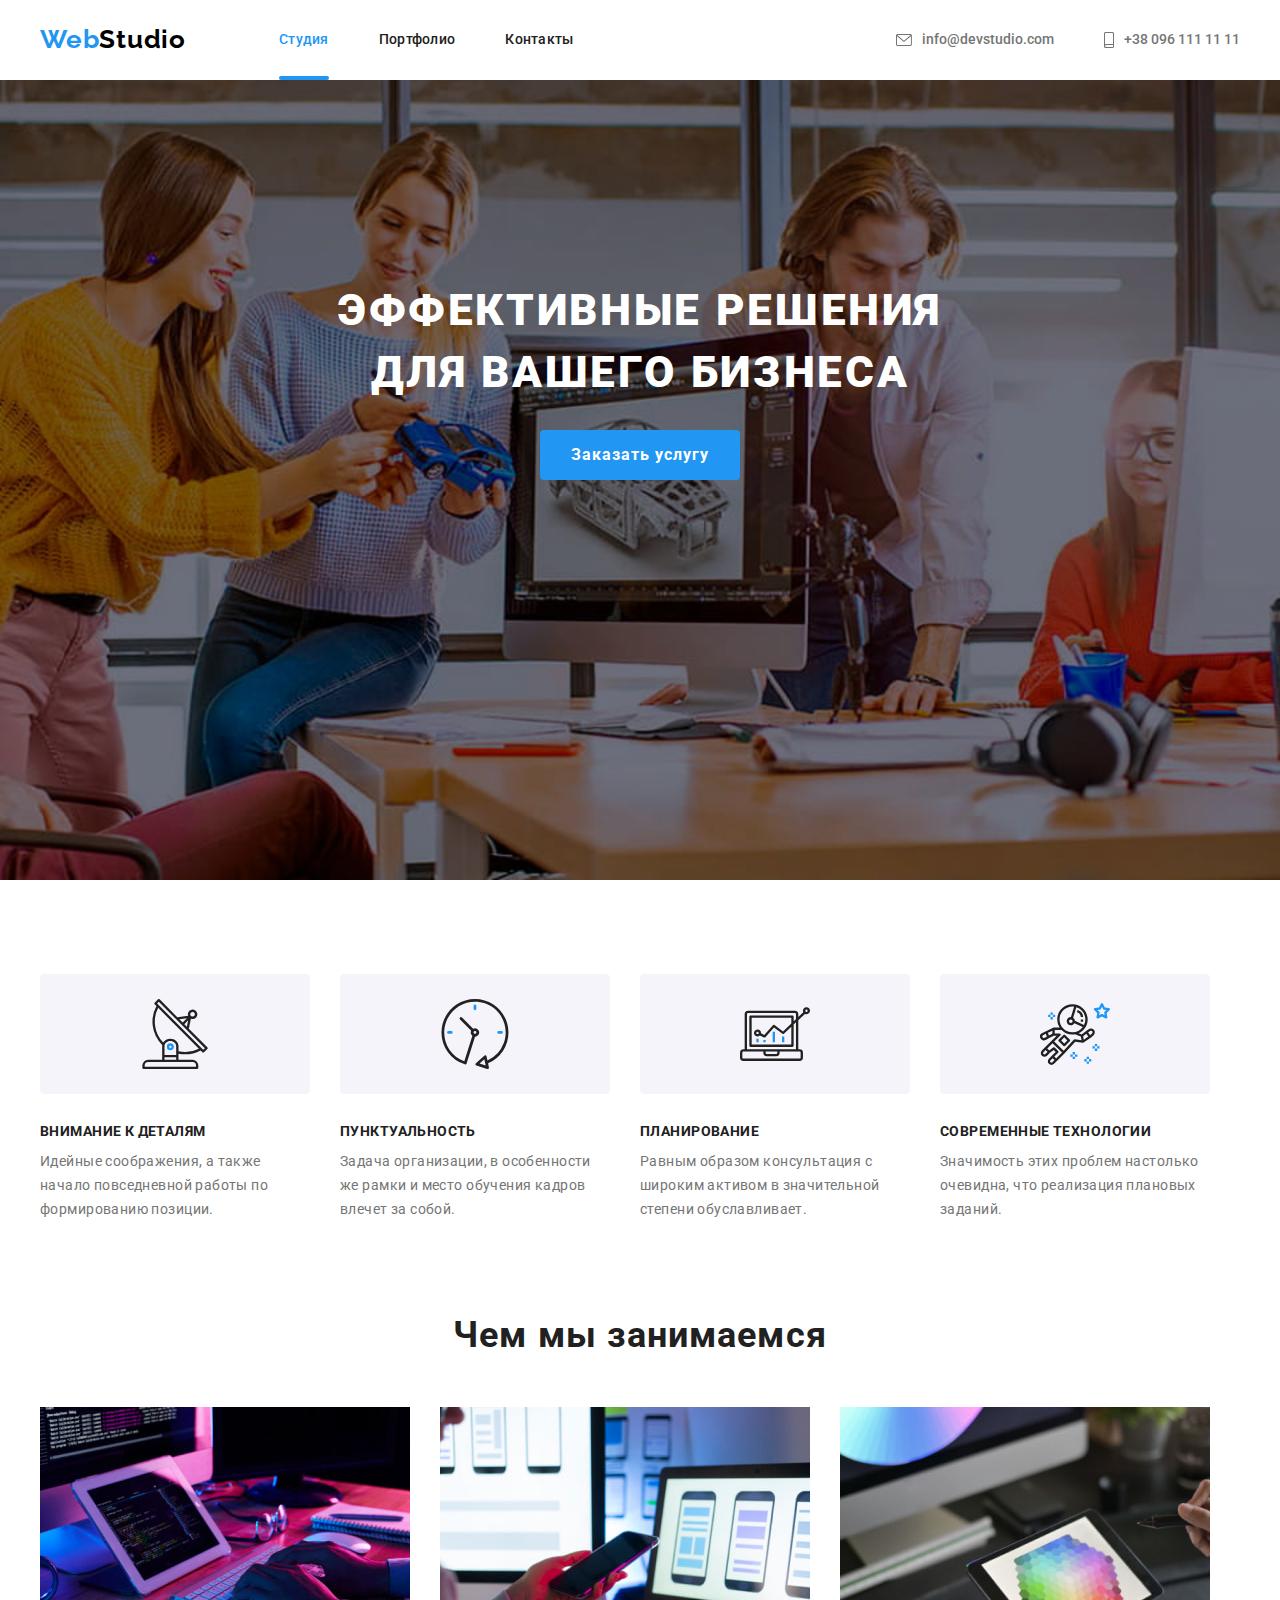
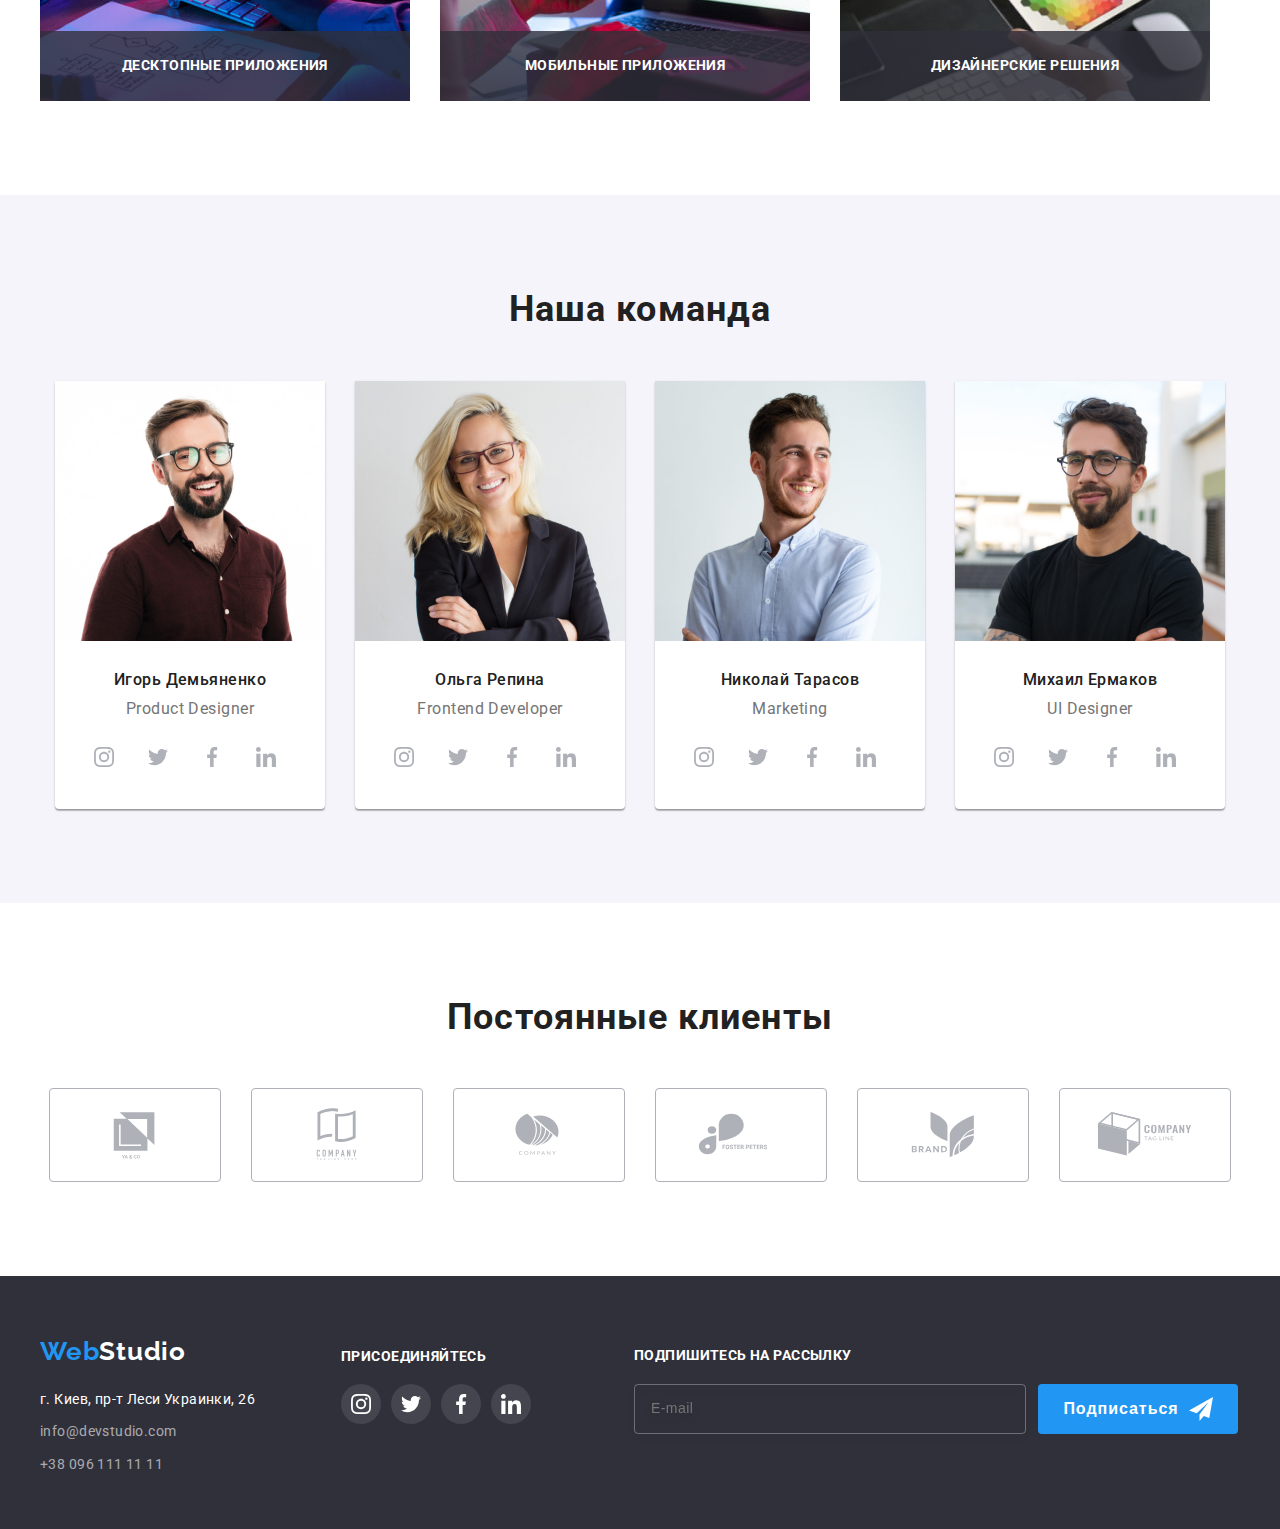
==== commit 60f36d40: "Выполняет рефакторинг HTML-кода" ====
--- a/index.html
+++ b/index.html
@@ -17,28 +17,29 @@
 <body>
     <!-- Шапка сайта -->
     <header class="header">
-        <div class="container header-container">
-            <a class="logo" href="./index.html">Web<span class="logo-title">Studio</span></a> 
-            <nav class="nav-box">
-                <ul class="navigation-links">
-                    <li class="site-nav">
-                        <a class="link-nav current" href="./index.html">Студия</a>
-                    </li>
-
-                    <li class="site-nav">
-                        <a class="link-nav" href="./portfolio.html">Портфолио</a>
-                    </li>
-
-                    <li class="site-nav">
-                        <a class="link-nav" href="">Контакты</a>
+        <div class="container header__container">
+            <a class="logo" href="./index.html">Web<span class="logo__title">Studio</span></a> 
+
+            <nav class="navigation">
+                <ul class="navigation__list">
+                    <li class="navigation__item">
+                        <a class="navigation__link current" href="./index.html">Студия</a>
+                    </li>
+
+                    <li class="navigation__item">
+                        <a class="navigation__link" href="./portfolio.html">Портфолио</a>
+                    </li>
+
+                    <li class="navigation__item">
+                        <a class="navigation__link" href="">Контакты</a>
                     </li>
                 </ul>
             </nav>
 
-            <ul class="contact-box">
-                <li class="site-contact">
-                    <a class="contact-nav" href="mailto:info@devstudio.com">
-                        <svg class="contact-icon" width="16" height="12">
+            <ul class="contact__list">
+                <li class="contact__item">
+                    <a class="contact__link" href="mailto:info@devstudio.com">
+                        <svg class="contact__icon" width="16" height="12">
                             <use href="./img-studio/sprite-main.svg#mail">
                             </use>
                         </svg>
@@ -46,9 +47,9 @@
                     </a>
                 </li>
 
-                <li class="site-contact">
-                    <a class="contact-nav" href="tel:+380961111111">
-                        <svg class="contact-icon" width="10" height="16">
+                <li class="contact__item">
+                    <a class="contact__link" href="tel:+380961111111">
+                        <svg class="contact__icon" width="10" height="16">
                             <use href="./img-studio/sprite-main.svg#phone">
                             </use>
                         </svg>
@@ -67,7 +68,70 @@
                 <h1 class="hero-title">Эффективные решения для вашего бизнеса</h1>
                 <button class="button" type="button" data-modal-open>Заказать услугу</button>
             </div>
+
+            <!-- Модальное окно -->
+            
+            <div class="backdrop is-hidden" data-modal>
+                <div class="modal-wrapper">
+            
+                    <button class="modal-btn" data-modal-close>
+                        <svg class="icon-close" width="18" height="18">
+                            <use href="./img-studio/icons/modal-close.svg#icon-modal-close"></use>
+                        </svg>
+                    </button>
+            
+                    <form class="modal-form">
+                        <b class="form-title-modal">Оставьте свои данные, мы вам перезвоним</b>
+                        <!-- Данные клиента -->
+                        <div class="form-wrapper">
+                            <label class="form-modal-group">
+                                <span class="form-modal-label">Имя</span>
+                                <input class="form-modal-input" type="text" name="user-name" minlength="3" placeholder=" "
+                                    required />
+                                <svg class="form-modal-icon" width="18" height="18">
+                                    <use href="./img-studio/sprite-modal.svg#icon-person-black"></use>
+                                </svg>
+                            </label>
+            
+                            <label class="form-modal-group">
+                                <span class="form-modal-label">Телефон</span>
+                                <input class="form-modal-input" type="phone" name="user-phone" placeholder=" " required />
+                                <svg class="form-modal-icon" width="18" height="18">
+                                    <use href="./img-studio/sprite-modal.svg#icon-phone-black"></use>
+                                </svg>
+                            </label>
+            
+                            <label class="form-modal-group">
+                                <span class="form-modal-label">Почта</span>
+                                <input class="form-modal-input" type="email" name="user-mail" placeholder=" " required />
+                                <svg class="form-modal-icon" width="18" height="18">
+                                    <use href="./img-studio/sprite-modal.svg#icon-email-black"></use>
+                                </svg>
+                            </label>
+            
+                            <label class="form-modal-group">
+                                <span class="form-modal-label">Комментарий</span>
+                                <textarea class="form-message" name="comment" rows=" " placeholder="Введите текст"></textarea>
+                            </label>
+                        </div>
+                        <!-- Чекбокс -->
+                        <label class="form-policy-group">
+                            <input class="checkbox visually-hidden" type="checkbox" name="mark" tabindex="-1"/>
+                            <span class="custom-checkbox" tabindex="0" role="checkbox">
+                                <svg class="custom-checkbox-icon" width="16" height="15">
+                                    <use href="./img-studio/sprite-modal.svg#icon-vector"></use>
+                                </svg>
+                            </span>
+                            <span class="form-policy-desc">Соглашаюсь с рассылкой и принимаю 
+                                <a class="form-policy-link" href=""> Условия договора</a>
+                            </span>
+                        </label>
+                        <button class="btn" type="submit">Отправить</button>
+                    </form>
+                </div>
+            </div>
         </section>
+
 
     <!-- Секция Основные задачи -->
 
@@ -399,7 +463,7 @@
         <div class="container flex">
 
             <div class="logotype">
-                <a class="logo-footer" href="./index.html">Web<span class="logo-title-footer">Studio</span></a> 
+                <a class="logo-footer" href="./index.html">Web<span class="logo__title-footer">Studio</span></a> 
                 <address class="address">
                     <ul>
                         <li class="address-item"><a class="address-text" href="">г. Киев, пр-т Леси Украинки, 26</a></li>
@@ -461,68 +525,7 @@
         </div>
     </footer>
 
-<!-- Модальное окно -->
-
-    <div class="backdrop is-hidden" data-modal>
-        <div class="modal-wrapper">
-            
-            <button class="modal-btn" data-modal-close>
-                <svg class="icon-close" width="18" height="18">
-                    <use href="./img-studio/icons/modal-close.svg#icon-modal-close"></use>
-                </svg>
-            </button>
-
-            <form class="modal-form">
-                <b class="form-title-modal">Оставьте свои данные, мы вам перезвоним</b>
-                <!-- Данные клиента -->
-                <div class="form-wrapper">
-                    <label class="form-modal-group">
-                        <span class="form-modal-label">Имя</span>
-                        <input class="form-modal-input" type="text" name="user-name" 
-                        minlength="3" placeholder=" " required />
-                        <svg class="form-modal-icon" width="18" height="18">
-                            <use href="./img-studio/sprite-modal.svg#icon-name"></use>
-                        </svg>
-                    </label>
-                    
-                    <label class="form-modal-group">
-                        <span class="form-modal-label">Телефон</span>
-                        <input class="form-modal-input" type="phone" name="user-phone" placeholder=" " required />
-                        <svg class="form-modal-icon" width="18" height="18">
-                            <use href="./img-studio/sprite-modal.svg#icon-phone-black"></use>
-                        </svg>
-                    </label>
-                    
-                    <label class="form-modal-group">
-                        <span class="form-modal-label">Почта</span>
-                        <input class="form-modal-input" type="mail" name="user-mail" placeholder=" " required />
-                        <svg class="form-modal-icon" width="18" height="18">
-                            <use href="./img-studio/sprite-modal.svg#icon-email-black"></use>
-                        </svg>
-                    </label>
-                    
-                    <label class="form-modal-group">
-                        <span class="form-modal-label">Комментарий</span>
-                        <textarea class="form-message" name="comment" 
-                        rows=" " placeholder="Введите текст"></textarea>
-                    </label>
-                </div>
-                <!-- Чекбокс -->
-                <label class="form-policy-group">
-                    <input class="checkbox visually-hidden" type="checkbox" tabindex="-1" id="chk1-label" />
-                    <span class="custom-checkbox" tabindex="0" role="checkbox" aria-checked="false" aria-labelledby="chk1-label">
-                        <svg class="custom-checkbox-icon" width="16" height="15">
-                            <use href="./img-studio/sprite-modal.svg#icon-vector"></use>
-                        </svg>
-                    </span>
-                    <span class="form-policy-desc">Соглашаюсь с рассылкой и принимаю 
-                        <a class="form-policy-link" href="">Условия договора</a></span>
-                </label>
-            
-                <button class="btn" type="submit">Отправить</button>
-            </form>
-        </div>
-    </div>
+
 
 <script src="./js/modal.js"></script>
 </body>
--- a/css/styles.css
+++ b/css/styles.css
@@ -66,7 +66,7 @@
   padding-top: 94px;
   padding-bottom: 94px;
 }
-.header-container {
+.header__container {
   display: flex;
   align-items: center;
 }
@@ -81,7 +81,7 @@
 
   color: var(--accent-color);
 }
-.logo-title {
+.logo__title {
   font-family: 'Raleway';
   font-size: 26px;
   line-height: 1.2;
@@ -89,20 +89,17 @@
 
   color: #000000;
 }
-.navigation-links {
-  display: flex;
-  align-items: center;
-}
-.site-nav {
+.navigation__list {
+  display: flex;
+  align-items: center;
+}
+.navigation__item {
   margin-right: 50px;
 }
-.site-nav:last-child {
+.navigation__item:last-child {
   margin-right: 0;
 }
-.site-contact {
-  display: flex;
-}
-.link-nav {
+.navigation__link {
   position: relative;
   display: block;
   padding-top: 32px;
@@ -117,17 +114,17 @@
 
   color: var(--title-text-color);
 }
-.link-nav.current {
+.navigation__link.current {
   color: var(--accent-color);
 }
-.link-nav:hover,
-.link-nav:focus,
-.link-nav.current:focus,
-.link-nav.current:active {
+.navigation__link:hover,
+.navigation__link:focus,
+.navigation__link.current:focus,
+.navigation__link.current:active {
   color: var(--accent-color);
 }
 
-.link-nav.current::after {
+.navigation__link.current::after {
   position: absolute;
   display: block;
   content: '';
@@ -140,18 +137,19 @@
   border-radius: 2px;
 }
 
-.contact-box {
+.contact__list {
   display: flex;
   align-items: center;
   margin-left: auto;
 }
-.site-contact {
+.contact__item {
+  display: flex;
   margin-right: 50px;
 }
-.site-contact:last-child {
+.contact__item:last-child {
   margin-right: 0;
 }
-.contact-nav {
+.contact__link {
   display: flex;
   align-items: center;
   justify-content: center;
@@ -166,19 +164,19 @@
 
   color: var(--primary-text-color);
 }
-.contact-nav:hover,
-.contact-nav:focus {
+.contact__link:hover,
+.contact__link:focus {
   color: var(--accent-color);
 }
-.contact-icon {
+.contact__icon {
   display: inline-block;
   align-items: center;
   justify-content: center;
   margin-right: 10px;
   fill: var(--primary-text-color);
 }
-.contact-nav:hover .contact-icon,
-.contact-nav:focus .contact-icon {
+.contact__link:hover .contact__icon,
+.contact__link:focus .contact__icon {
   fill: var(--accent-color);
 }
 
@@ -538,7 +536,7 @@
   width: 231px;
   height: 81px;
 }
-.logo-title-footer {
+.logo__title-footer {
   font-family: 'Raleway';
   font-size: 26px;
   line-height: 1.2;
@@ -662,6 +660,7 @@
   justify-content: center;
 
   text-align: center;
+  font-weight: 700;
   font-size: 16px;
   line-height: 1.8;
   letter-spacing: 0.06em;
@@ -763,8 +762,8 @@
   margin-bottom: 20px;
 }
 
-.form-wrapper .form-modal-input:not(:last-child) {
-  margin-bottom: 10px;
+.form-wrapper .form-modal-group + .form-modal-group {
+  margin-top: 10px;
 }
 
 .form-modal-group {
@@ -774,6 +773,7 @@
 }
 .form-modal-label {
   display: block;
+  text-align: start;
   margin-bottom: 4px;
 
   font-weight: 400;
@@ -785,30 +785,49 @@
 }
 
 .form-modal-input {
-  width: 448px;
-  padding: 11px 12px;
+  position: relative;
+  width: 100%;
   height: 40px;
+  padding: 11px 12px 11px 42px;
 
   border: 1px solid rgba(33, 33, 33, 0.2);
   border-radius: 4px;
+  cursor: pointer;
   outline: transparent;
+
   transition: var(--transition-duration) var(--transition-timing-function);
 }
 .form-modal-input:hover,
 .form-modal-input:focus {
   border: 1px solid var(--accent-color);
 }
+
 .form-modal-icon {
   position: absolute;
   bottom: 11px;
   left: 12px;
-}
+
+  top: 50%;
+  left: 12px;
+
+  transition: var(--transition-duration) var(--transition-timing-function);
+}
+
+.form-modal-input:focus + .form-modal-icon {
+  fill: var(--accent-color);
+}
+.form-modal-input:hover + .form-modal-icon {
+  fill: var(--accent-color);
+}
+
 .form-message {
   width: 100%;
   height: 120px;
+  padding: 12px 16px;
   border: 1px solid rgba(33, 33, 33, 0.2);
   border-radius: 4px;
   outline: transparent;
+  cursor: pointer;
 
   transition: var(--transition-duration) var(--transition-timing-function);
 }
@@ -816,18 +835,62 @@
 .form-message:focus {
   border: 1px solid var(--accent-color);
 }
-
+.form-message::placeholder {
+  opacity: 0.5;
+}
+
+/* Чекбокс */
 .form-policy-group {
   display: flex;
   justify-content: center;
   align-items: center;
   margin-bottom: 30px;
 }
+.custom-checkbox {
+  display: flex;
+  align-items: center;
+  justify-content: center;
+
+  margin-right: 7px;
+
+  border-radius: 2px;
+  outline: 2px solid var(--title-text-color);
+  outline-offset: -2px;
+
+  transition: background-color var(--transition-duration) var(--transition-timing-function);
+}
+.custom-checkbox-icon {
+  opacity: 0;
+}
+.checkbox:checked + .custom-checkbox .custom-checkbox-icon {
+  opacity: 1;
+  fill: #ffffff;
+}
+.checkbox:checked + .custom-checkbox {
+  background-color: var(--accent-color);
+  outline: var(--accent-color);
+  transition: var(--transition-duration) var(--transition-timing-function);
+}
+.custom-checkbox:focus {
+  outline: var(--accent-color);
+}
+.form-policy-desc {
+  display: flex;
+  font-size: 14px;
+  line-height: 1.7;
+  letter-spacing: 0.03em;
+}
+.form-policy-link {
+  text-decoration: underline;
+  margin-left: 3px;
+  color: var(--accent-color);
+}
 
 .btn {
   display: block;
   margin: 0 auto;
 
+  font-weight: 700;
   font-size: 16px;
   line-height: 1.8;
   letter-spacing: 0.06em;
